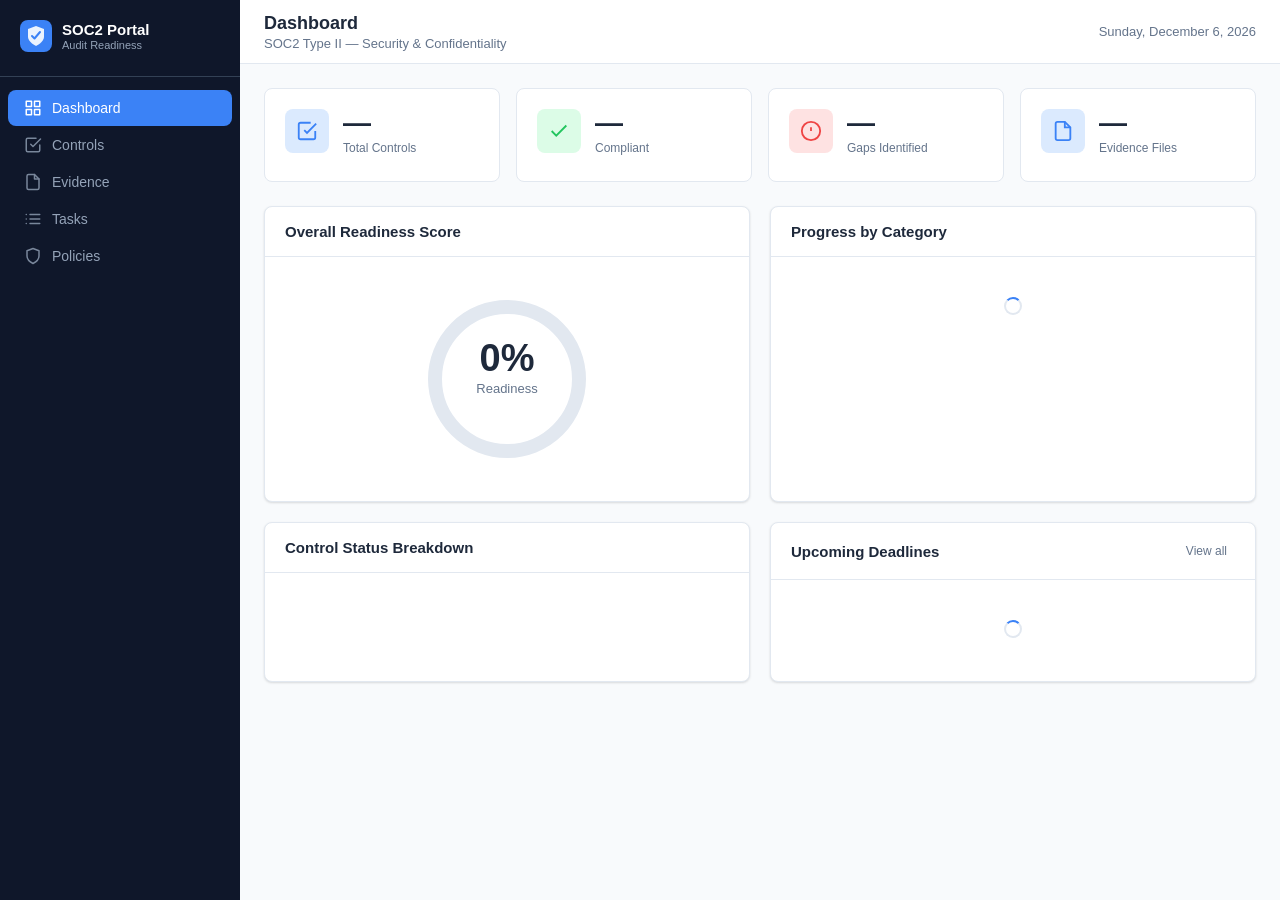
==== index.html @ e5826082 "Initial commit: SOC2 audit readiness portal PHP/nginx portal with 35 pre-loaded CC and Confidentiali" ====
<!DOCTYPE html>
<html lang="en">
<head>
<meta charset="UTF-8"><meta name="viewport" content="width=device-width, initial-scale=1">
<title>Dashboard — SOC2 Readiness Portal</title>
<link rel="stylesheet" href="/css/style.css">
</head>
<body>
<div class="layout">
  <!-- Sidebar -->
  <aside class="sidebar">
    <div class="sidebar-logo">
      <svg width="32" height="32" viewBox="0 0 32 32" fill="none">
        <rect width="32" height="32" rx="8" fill="#3b82f6"/>
        <path d="M16 6l8 3v8c0 5-8 9-8 9s-8-4-8-9V9l8-3z" fill="white" opacity=".9"/>
        <path d="M12 16l2.5 2.5L20 12" stroke="#3b82f6" stroke-width="2" stroke-linecap="round" stroke-linejoin="round"/>
      </svg>
      <div>
        <div class="sidebar-logo-text">SOC2 Portal</div>
        <div class="sidebar-logo-sub">Audit Readiness</div>
      </div>
    </div>
    <nav class="sidebar-nav" id="sidebar-nav"></nav>
  </aside>

  <!-- Main -->
  <div class="main">
    <header class="topbar">
      <div>
        <div class="topbar-title">Dashboard</div>
        <div class="topbar-sub">SOC2 Type II — Security &amp; Confidentiality</div>
      </div>
      <div class="topbar-actions">
        <span id="dash-date" style="font-size:13px;color:var(--text-secondary)"></span>
      </div>
    </header>

    <div class="content">
      <!-- Stat cards -->
      <div class="stats-grid" id="stats-grid">
        <div class="stat-card"><div class="stat-icon blue"><svg width="22" height="22" viewBox="0 0 24 24" fill="none" stroke="currentColor" stroke-width="2"><path d="M9 11l3 3L22 4"/><path d="M21 12v7a2 2 0 01-2 2H5a2 2 0 01-2-2V5a2 2 0 012-2h11"/></svg></div><div><div class="stat-value" id="stat-total">—</div><div class="stat-label">Total Controls</div><div class="stat-sub" id="stat-coverage"></div></div></div>
        <div class="stat-card"><div class="stat-icon green"><svg width="22" height="22" viewBox="0 0 24 24" fill="none" stroke="currentColor" stroke-width="2"><polyline points="20 6 9 17 4 12"/></svg></div><div><div class="stat-value" id="stat-compliant">—</div><div class="stat-label">Compliant</div><div class="stat-sub" id="stat-compliant-pct"></div></div></div>
        <div class="stat-card"><div class="stat-icon red"><svg width="22" height="22" viewBox="0 0 24 24" fill="none" stroke="currentColor" stroke-width="2"><circle cx="12" cy="12" r="10"/><line x1="12" y1="8" x2="12" y2="12"/><line x1="12" y1="16" x2="12.01" y2="16"/></svg></div><div><div class="stat-value" id="stat-gaps">—</div><div class="stat-label">Gaps Identified</div><div class="stat-sub" id="stat-open-tasks"></div></div></div>
        <div class="stat-card"><div class="stat-icon blue"><svg width="22" height="22" viewBox="0 0 24 24" fill="none" stroke="currentColor" stroke-width="2"><path d="M14 2H6a2 2 0 00-2 2v16a2 2 0 002 2h12a2 2 0 002-2V8z"/><polyline points="14 2 14 8 20 8"/></svg></div><div><div class="stat-value" id="stat-evidence">—</div><div class="stat-label">Evidence Files</div><div class="stat-sub" id="stat-policies"></div></div></div>
      </div>

      <div class="dashboard-grid">
        <!-- Readiness score -->
        <div class="card">
          <div class="card-header"><span class="card-title">Overall Readiness Score</span></div>
          <div class="card-body" style="display:flex;align-items:center;justify-content:center;padding:32px">
            <svg width="180" height="180" viewBox="0 0 180 180">
              <circle cx="90" cy="90" r="72" fill="none" stroke="#e2e8f0" stroke-width="14"/>
              <circle cx="90" cy="90" r="72" fill="none" stroke="#22c55e" stroke-width="14"
                stroke-dasharray="452" stroke-dashoffset="452"
                id="score-arc" stroke-linecap="round"
                transform="rotate(-90 90 90)" style="transition:stroke-dashoffset 1s ease"/>
              <text x="90" y="82" text-anchor="middle" font-size="38" font-weight="800" fill="#1e293b" id="score-pct">0%</text>
              <text x="90" y="104" text-anchor="middle" font-size="13" fill="#64748b">Readiness</text>
              <text x="90" y="120" text-anchor="middle" font-size="12" fill="#94a3b8" id="score-sub"></text>
            </svg>
          </div>
        </div>

        <!-- Progress by Category -->
        <div class="card">
          <div class="card-header"><span class="card-title">Progress by Category</span></div>
          <div class="card-body" id="category-bars">
            <div style="color:var(--text-secondary);text-align:center;padding:20px"><div class="spinner"></div></div>
          </div>
        </div>

        <!-- Status breakdown -->
        <div class="card">
          <div class="card-header"><span class="card-title">Control Status Breakdown</span></div>
          <div class="card-body" id="status-breakdown"></div>
        </div>

        <!-- Upcoming Tasks -->
        <div class="card">
          <div class="card-header">
            <span class="card-title">Upcoming Deadlines</span>
            <a href="/tasks.html" class="btn btn-ghost btn-sm">View all</a>
          </div>
          <div class="card-body" id="upcoming-tasks">
            <div style="color:var(--text-secondary);text-align:center;padding:20px"><div class="spinner"></div></div>
          </div>
        </div>
      </div>
    </div>
  </div>
</div>
<script src="/js/api.js"></script>
<script src="/js/dashboard.js"></script>
</body>
</html>
---- css/style.css ----
/* ===== Reset & Base ===== */
*, *::before, *::after { box-sizing: border-box; margin: 0; padding: 0; }
:root {
  --sidebar-w: 240px;
  --navy-900: #0f172a;
  --navy-800: #1e293b;
  --navy-700: #334155;
  --navy-600: #475569;
  --blue-500: #3b82f6;
  --blue-600: #2563eb;
  --blue-100: #dbeafe;
  --blue-50:  #eff6ff;
  --green-500: #22c55e;
  --green-100: #dcfce7;
  --red-500: #ef4444;
  --red-100: #fee2e2;
  --yellow-500: #f59e0b;
  --yellow-100: #fef3c7;
  --slate-100: #94a3b8;
  --slate-50: #f1f5f9;
  --slate-200: #e2e8f0;
  --slate-300: #cbd5e1;
  --text-primary: #1e293b;
  --text-secondary: #64748b;
  --white: #ffffff;
  --content-bg: #f8fafc;
  --header-h: 64px;
  --radius: 8px;
  --shadow-sm: 0 1px 3px rgba(0,0,0,.08), 0 1px 2px rgba(0,0,0,.06);
  --shadow: 0 4px 6px -1px rgba(0,0,0,.1), 0 2px 4px -1px rgba(0,0,0,.06);
  --shadow-lg: 0 10px 15px -3px rgba(0,0,0,.1), 0 4px 6px -2px rgba(0,0,0,.05);
}

html, body { height: 100%; font-family: -apple-system, BlinkMacSystemFont, 'Segoe UI', sans-serif; font-size: 14px; color: var(--text-primary); background: var(--content-bg); }

a { color: var(--blue-500); text-decoration: none; }
a:hover { text-decoration: underline; }
button { cursor: pointer; font-family: inherit; }
input, select, textarea { font-family: inherit; font-size: 14px; }

/* ===== Layout ===== */
.layout { display: flex; min-height: 100vh; }

/* Sidebar */
.sidebar {
  width: var(--sidebar-w);
  background: var(--navy-900);
  display: flex; flex-direction: column;
  position: fixed; left: 0; top: 0; bottom: 0; z-index: 100;
  overflow-y: auto;
}

.sidebar-logo {
  display: flex; align-items: center; gap: 10px;
  padding: 20px 20px 24px;
  border-bottom: 1px solid var(--navy-700);
}
.sidebar-logo svg { flex-shrink: 0; }
.sidebar-logo-text { color: var(--white); font-size: 15px; font-weight: 700; line-height: 1.2; }
.sidebar-logo-sub { color: var(--slate-100); font-size: 11px; font-weight: 400; }

.sidebar-nav { padding: 12px 0; flex: 1; }
.nav-section { padding: 16px 16px 6px; color: var(--slate-100); font-size: 11px; font-weight: 600; letter-spacing: .08em; text-transform: uppercase; }

.nav-item {
  display: flex; align-items: center; gap: 10px;
  padding: 9px 16px; margin: 1px 8px;
  border-radius: var(--radius);
  color: #94a3b8; font-size: 14px; font-weight: 500;
  transition: background .15s, color .15s;
  text-decoration: none;
}
.nav-item:hover { background: var(--navy-800); color: var(--white); text-decoration: none; }
.nav-item.active { background: var(--blue-500); color: var(--white); }
.nav-item svg { flex-shrink: 0; opacity: .8; }
.nav-item.active svg, .nav-item:hover svg { opacity: 1; }

.nav-badge {
  margin-left: auto; background: var(--red-500); color: white;
  font-size: 11px; font-weight: 700; padding: 1px 6px; border-radius: 10px;
  min-width: 18px; text-align: center;
}

/* Main Content */
.main { margin-left: var(--sidebar-w); flex: 1; display: flex; flex-direction: column; min-height: 100vh; }

.topbar {
  height: var(--header-h); background: var(--white);
  border-bottom: 1px solid var(--slate-200);
  display: flex; align-items: center; justify-content: space-between;
  padding: 0 24px; position: sticky; top: 0; z-index: 50;
}
.topbar-title { font-size: 18px; font-weight: 700; color: var(--text-primary); }
.topbar-sub { font-size: 13px; color: var(--text-secondary); margin-top: 2px; }
.topbar-actions { display: flex; gap: 10px; align-items: center; }

.content { padding: 24px; flex: 1; }

/* ===== Buttons ===== */
.btn {
  display: inline-flex; align-items: center; gap: 6px;
  padding: 8px 16px; border-radius: var(--radius);
  font-size: 14px; font-weight: 500; border: none;
  transition: background .15s, box-shadow .15s;
}
.btn-primary { background: var(--blue-500); color: white; }
.btn-primary:hover { background: var(--blue-600); }
.btn-secondary { background: var(--white); color: var(--text-primary); border: 1px solid var(--slate-300); }
.btn-secondary:hover { background: var(--slate-50); }
.btn-danger { background: var(--red-500); color: white; }
.btn-danger:hover { background: #dc2626; }
.btn-sm { padding: 5px 10px; font-size: 12px; }
.btn-ghost { background: transparent; color: var(--text-secondary); padding: 5px 8px; }
.btn-ghost:hover { background: var(--slate-50); color: var(--text-primary); }

/* ===== Cards ===== */
.card { background: var(--white); border-radius: var(--radius); border: 1px solid var(--slate-200); box-shadow: var(--shadow-sm); }
.card-header { padding: 16px 20px; border-bottom: 1px solid var(--slate-200); display: flex; align-items: center; justify-content: space-between; }
.card-title { font-size: 15px; font-weight: 600; color: var(--text-primary); }
.card-body { padding: 20px; }

/* ===== Stats Grid ===== */
.stats-grid { display: grid; grid-template-columns: repeat(auto-fit, minmax(200px, 1fr)); gap: 16px; margin-bottom: 24px; }
.stat-card {
  background: var(--white); border-radius: var(--radius);
  border: 1px solid var(--slate-200); padding: 20px;
  display: flex; align-items: flex-start; gap: 14px;
}
.stat-icon {
  width: 44px; height: 44px; border-radius: var(--radius);
  display: flex; align-items: center; justify-content: center; flex-shrink: 0;
}
.stat-icon.blue  { background: var(--blue-100); color: var(--blue-500); }
.stat-icon.green { background: var(--green-100); color: var(--green-500); }
.stat-icon.red   { background: var(--red-100); color: var(--red-500); }
.stat-icon.yellow{ background: var(--yellow-100); color: var(--yellow-500); }
.stat-value { font-size: 28px; font-weight: 700; line-height: 1; color: var(--text-primary); }
.stat-label { font-size: 12px; color: var(--text-secondary); margin-top: 4px; font-weight: 500; }
.stat-sub { font-size: 12px; color: var(--text-secondary); margin-top: 6px; }

/* ===== Readiness Score ===== */
.score-ring { text-anchor: middle; }
.score-number { font-size: 36px; font-weight: 800; fill: var(--text-primary); }
.score-label { font-size: 12px; fill: var(--text-secondary); }

/* ===== Dashboard Grid ===== */
.dashboard-grid { display: grid; grid-template-columns: 1fr 1fr; gap: 20px; }
.dashboard-grid .full { grid-column: 1 / -1; }
@media (max-width: 900px) { .dashboard-grid { grid-template-columns: 1fr; } }

/* ===== Category Bars ===== */
.cat-bar-row { display: flex; align-items: center; gap: 12px; margin-bottom: 12px; }
.cat-bar-label { width: 90px; font-size: 12px; font-weight: 600; color: var(--text-secondary); flex-shrink: 0; }
.cat-bar-track { flex: 1; height: 8px; background: var(--slate-200); border-radius: 4px; overflow: hidden; }
.cat-bar-fill { height: 100%; background: var(--green-500); border-radius: 4px; transition: width .5s ease; }
.cat-bar-pct { font-size: 12px; font-weight: 600; color: var(--text-secondary); width: 36px; text-align: right; }

/* ===== Status Badges ===== */
.badge {
  display: inline-flex; align-items: center; gap: 4px;
  padding: 3px 8px; border-radius: 100px;
  font-size: 12px; font-weight: 600;
}
.badge-compliant   { background: var(--green-100); color: #15803d; }
.badge-gap         { background: var(--red-100); color: #dc2626; }
.badge-in_progress { background: var(--yellow-100); color: #d97706; }
.badge-not_started { background: var(--slate-50); color: var(--navy-600); border: 1px solid var(--slate-200); }
.badge-open        { background: var(--blue-100); color: var(--blue-600); }
.badge-closed      { background: var(--green-100); color: #15803d; }
.badge-draft       { background: var(--slate-50); color: var(--navy-600); border: 1px solid var(--slate-200); }
.badge-under_review{ background: var(--yellow-100); color: #d97706; }
.badge-approved    { background: var(--green-100); color: #15803d; }
.badge-high        { background: var(--red-100); color: #dc2626; }
.badge-medium      { background: var(--yellow-100); color: #d97706; }
.badge-low         { background: var(--green-100); color: #15803d; }

/* ===== Tables ===== */
.table-wrap { overflow-x: auto; }
table { width: 100%; border-collapse: collapse; }
thead th {
  background: var(--slate-50); padding: 10px 14px;
  text-align: left; font-size: 12px; font-weight: 600;
  color: var(--text-secondary); letter-spacing: .04em; text-transform: uppercase;
  border-bottom: 1px solid var(--slate-200); white-space: nowrap;
}
tbody td { padding: 12px 14px; border-bottom: 1px solid var(--slate-200); font-size: 14px; vertical-align: middle; }
tbody tr:last-child td { border-bottom: none; }
tbody tr:hover { background: var(--slate-50); }
.td-mono { font-family: 'SF Mono', 'Fira Code', monospace; font-size: 12px; color: var(--blue-600); font-weight: 600; }
.td-name { font-weight: 500; }
.td-muted { color: var(--text-secondary); font-size: 13px; }
.td-actions { display: flex; gap: 4px; }

/* ===== Filters / Toolbar ===== */
.toolbar { display: flex; gap: 10px; margin-bottom: 16px; align-items: center; flex-wrap: wrap; }
.search-box {
  display: flex; align-items: center; gap: 8px;
  background: var(--white); border: 1px solid var(--slate-300);
  border-radius: var(--radius); padding: 7px 12px; min-width: 220px;
}
.search-box input { border: none; outline: none; background: transparent; width: 100%; font-size: 14px; }
.search-box svg { color: var(--slate-100); flex-shrink: 0; }
.filter-select {
  background: var(--white); border: 1px solid var(--slate-300);
  border-radius: var(--radius); padding: 7px 12px; font-size: 14px;
  color: var(--text-primary); outline: none;
}
.filter-select:focus { border-color: var(--blue-500); }

/* ===== Modals ===== */
.modal-overlay {
  position: fixed; inset: 0; background: rgba(0,0,0,.5);
  display: flex; align-items: center; justify-content: center;
  z-index: 1000; padding: 20px;
}
.modal-overlay.hidden { display: none; }
.modal {
  background: var(--white); border-radius: 12px;
  width: 100%; max-width: 560px; max-height: 90vh;
  overflow-y: auto; box-shadow: var(--shadow-lg);
}
.modal-header {
  padding: 20px 24px; border-bottom: 1px solid var(--slate-200);
  display: flex; align-items: center; justify-content: space-between;
}
.modal-title { font-size: 16px; font-weight: 700; }
.modal-close { background: none; border: none; font-size: 20px; color: var(--text-secondary); cursor: pointer; padding: 0 4px; }
.modal-close:hover { color: var(--text-primary); }
.modal-body { padding: 24px; }
.modal-footer { padding: 16px 24px; border-top: 1px solid var(--slate-200); display: flex; gap: 10px; justify-content: flex-end; }

/* ===== Forms ===== */
.form-group { margin-bottom: 16px; }
.form-label { display: block; font-size: 13px; font-weight: 600; color: var(--text-primary); margin-bottom: 6px; }
.form-label span { color: var(--red-500); }
.form-control {
  display: block; width: 100%;
  padding: 8px 12px; border-radius: var(--radius);
  border: 1px solid var(--slate-300); font-size: 14px;
  color: var(--text-primary); outline: none;
  transition: border-color .15s;
}
.form-control:focus { border-color: var(--blue-500); box-shadow: 0 0 0 3px rgba(59,130,246,.1); }
textarea.form-control { min-height: 100px; resize: vertical; }
.form-row { display: grid; grid-template-columns: 1fr 1fr; gap: 14px; }
.form-hint { font-size: 12px; color: var(--text-secondary); margin-top: 4px; }

/* ===== Evidence Upload ===== */
.upload-zone {
  border: 2px dashed var(--slate-300); border-radius: var(--radius);
  padding: 40px 20px; text-align: center; cursor: pointer;
  transition: border-color .2s, background .2s;
  background: var(--slate-50);
}
.upload-zone:hover, .upload-zone.dragover { border-color: var(--blue-500); background: var(--blue-50); }
.upload-zone svg { color: var(--slate-100); margin-bottom: 12px; }
.upload-zone p { color: var(--text-secondary); font-size: 14px; }
.upload-zone strong { color: var(--blue-500); }
#upload-input { display: none; }

/* ===== Progress Bar ===== */
.progress-bar { height: 6px; background: var(--slate-200); border-radius: 3px; overflow: hidden; }
.progress-fill { height: 100%; border-radius: 3px; transition: width .3s ease; }
.progress-fill.green { background: var(--green-500); }
.progress-fill.blue  { background: var(--blue-500); }
.progress-fill.yellow{ background: var(--yellow-500); }
.progress-fill.red   { background: var(--red-500); }

/* ===== Empty States ===== */
.empty-state { text-align: center; padding: 60px 20px; color: var(--text-secondary); }
.empty-state svg { margin-bottom: 12px; opacity: .4; }
.empty-state h3 { font-size: 16px; color: var(--text-primary); margin-bottom: 6px; }
.empty-state p { font-size: 14px; }

/* ===== Upcoming list ===== */
.task-list { list-style: none; }
.task-list li {
  display: flex; align-items: flex-start; gap: 10px;
  padding: 10px 0; border-bottom: 1px solid var(--slate-200);
}
.task-list li:last-child { border-bottom: none; }
.task-dot { width: 8px; height: 8px; border-radius: 50%; background: var(--blue-500); margin-top: 5px; flex-shrink: 0; }
.task-dot.overdue { background: var(--red-500); }
.task-list .task-title { font-size: 13px; font-weight: 500; }
.task-list .task-meta { font-size: 12px; color: var(--text-secondary); }

/* ===== Policy card grid ===== */
.policy-grid { display: grid; grid-template-columns: repeat(auto-fill, minmax(300px, 1fr)); gap: 16px; }
.policy-card {
  background: var(--white); border-radius: var(--radius);
  border: 1px solid var(--slate-200); padding: 18px;
  display: flex; flex-direction: column; gap: 10px;
}
.policy-card-header { display: flex; align-items: flex-start; justify-content: space-between; gap: 8px; }
.policy-card-name { font-size: 14px; font-weight: 600; color: var(--text-primary); }
.policy-card-desc { font-size: 13px; color: var(--text-secondary); line-height: 1.5; }
.policy-card-footer { display: flex; align-items: center; justify-content: space-between; margin-top: 4px; }
.policy-card-meta { font-size: 12px; color: var(--text-secondary); }
.policy-actions { display: flex; gap: 6px; }

/* ===== Alerts ===== */
.alert { padding: 12px 16px; border-radius: var(--radius); font-size: 13px; margin-bottom: 16px; border-left: 4px solid; }
.alert-info  { background: var(--blue-50); border-color: var(--blue-500); color: var(--blue-600); }
.alert-warn  { background: var(--yellow-100); border-color: var(--yellow-500); color: #92400e; }

/* ===== Loading ===== */
.spinner { display: inline-block; width: 18px; height: 18px; border: 2px solid var(--slate-200); border-top-color: var(--blue-500); border-radius: 50%; animation: spin .6s linear infinite; }
@keyframes spin { to { transform: rotate(360deg); } }

/* ===== Toasts ===== */
#toast-container { position: fixed; bottom: 24px; right: 24px; z-index: 2000; display: flex; flex-direction: column; gap: 8px; }
.toast {
  background: var(--navy-800); color: white; padding: 12px 18px;
  border-radius: var(--radius); font-size: 13px; font-weight: 500;
  box-shadow: var(--shadow-lg); opacity: 1;
  transition: opacity .3s, transform .3s;
  max-width: 320px;
}
.toast.success { border-left: 3px solid var(--green-500); }
.toast.error   { border-left: 3px solid var(--red-500); }
.toast.hiding  { opacity: 0; transform: translateX(20px); }

/* ===== Responsive tweaks ===== */
@media (max-width: 768px) {
  .sidebar { transform: translateX(-100%); }
  .main { margin-left: 0; }
  .form-row { grid-template-columns: 1fr; }
}
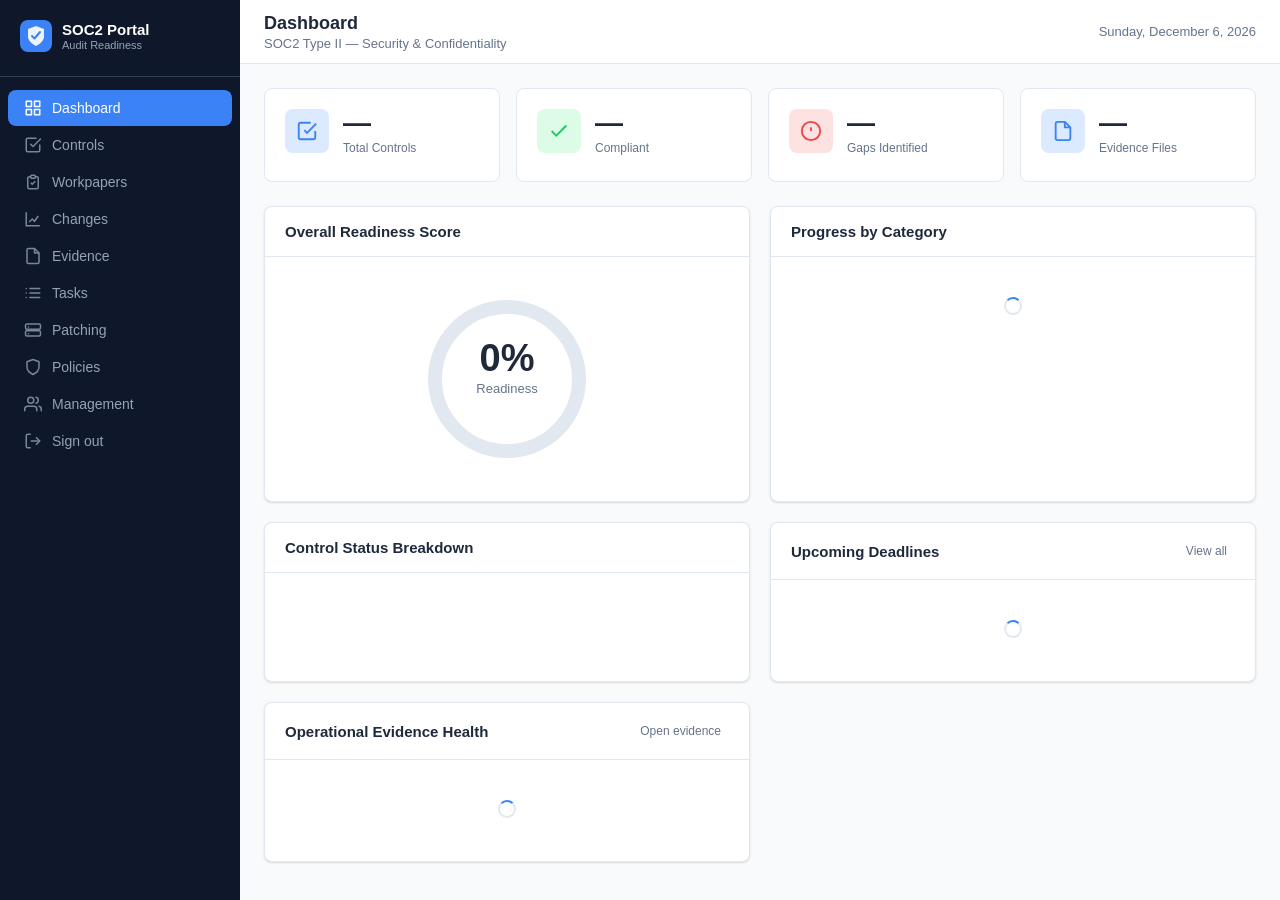
==== commit dcf32f4d: "Build evidence-driven SOC 2 audit portal" ====
--- a/index.html
+++ b/index.html
@@ -86,6 +86,16 @@
             <div style="color:var(--text-secondary);text-align:center;padding:20px"><div class="spinner"></div></div>
           </div>
         </div>
+
+        <div class="card">
+          <div class="card-header">
+            <span class="card-title">Operational Evidence Health</span>
+            <a href="/evidence.html" class="btn btn-ghost btn-sm">Open evidence</a>
+          </div>
+          <div class="card-body" id="evidence-health">
+            <div style="color:var(--text-secondary);text-align:center;padding:20px"><div class="spinner"></div></div>
+          </div>
+        </div>
       </div>
     </div>
   </div>
--- a/css/style.css
+++ b/css/style.css
@@ -173,6 +173,30 @@
 .badge-high        { background: var(--red-100); color: #dc2626; }
 .badge-medium      { background: var(--yellow-100); color: #d97706; }
 .badge-low         { background: var(--green-100); color: #15803d; }
+.badge-business    { background: #ede9fe; color: #6d28d9; }
+.badge-it          { background: var(--blue-100); color: var(--blue-600); }
+.badge-hr          { background: #ffe4e6; color: #be123c; }
+
+/* ===== Tabs ===== */
+.tabs {
+  display: flex; gap: 4px; flex-wrap: wrap;
+  border-bottom: 1px solid var(--slate-200); margin-bottom: 16px;
+}
+.tab {
+  display: inline-flex; align-items: center; gap: 8px;
+  background: none; border: none; border-bottom: 2px solid transparent;
+  padding: 10px 16px; margin-bottom: -1px;
+  font-size: 14px; font-weight: 600; color: var(--text-secondary);
+}
+.tab:hover { color: var(--text-primary); background: var(--slate-50); }
+.tab.active { color: var(--blue-600); border-bottom-color: var(--blue-500); }
+.tab-count {
+  background: var(--slate-50); border: 1px solid var(--slate-200);
+  border-radius: 100px; padding: 1px 7px; font-size: 12px; font-weight: 600;
+  color: var(--text-secondary);
+}
+.tab.active .tab-count { background: var(--blue-100); border-color: var(--blue-100); color: var(--blue-600); }
+.tab-count.overdue { background: var(--red-100); border-color: var(--red-100); color: #dc2626; }
 
 /* ===== Tables ===== */
 .table-wrap { overflow-x: auto; }
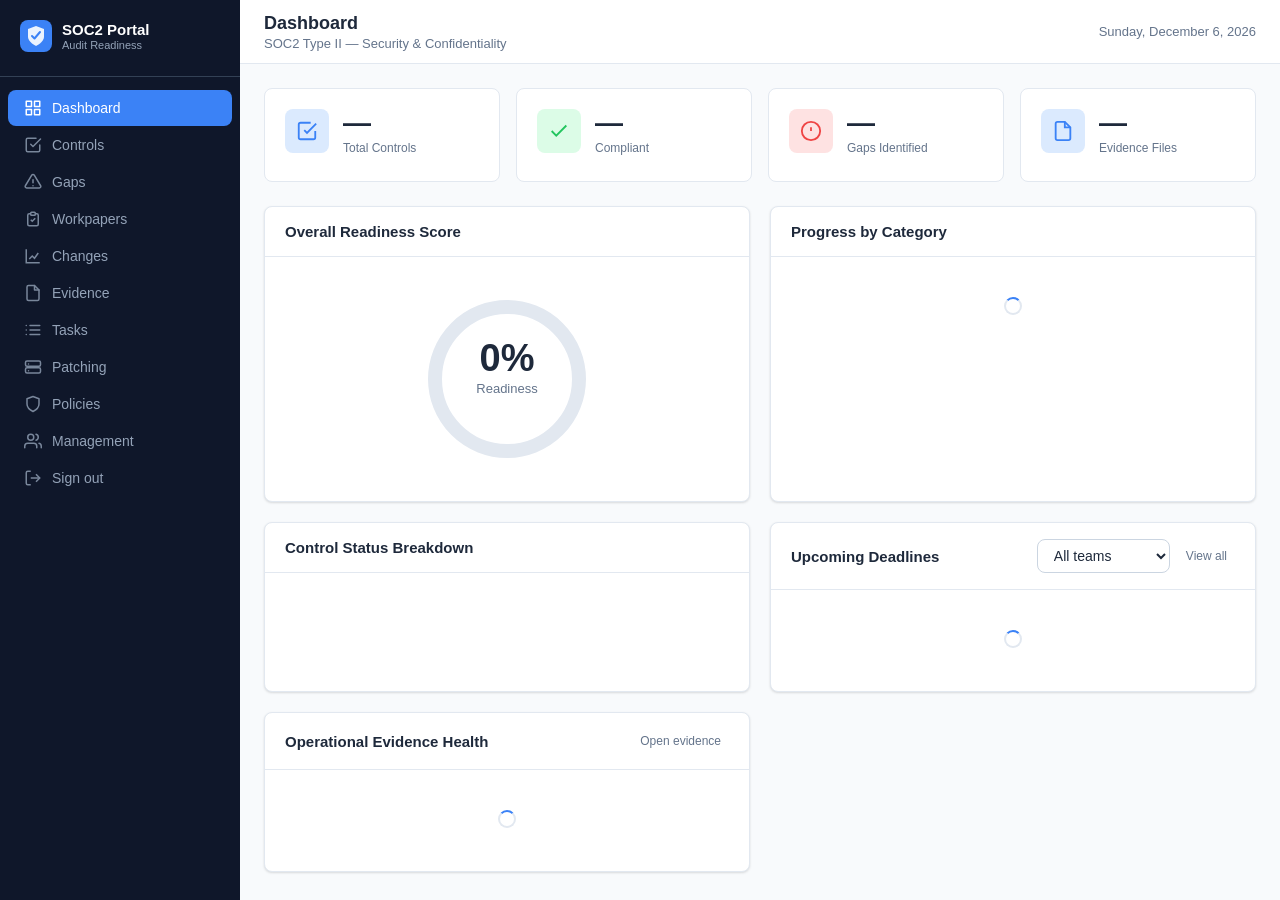
==== commit cbf3cc9f: "Scope the dashboard task panels to one team, and show overdue work The dashboard mixed IT, Business " ====
--- a/index.html
+++ b/index.html
@@ -80,7 +80,18 @@
         <div class="card">
           <div class="card-header">
             <span class="card-title">Upcoming Deadlines</span>
-            <a href="/tasks.html" class="btn btn-ghost btn-sm">View all</a>
+            <div style="display:flex;gap:8px;align-items:center">
+              <!-- Scope is remembered, because the person who only owns IT should not have
+                   to re-filter every visit to see their own queue. -->
+              <select class="filter-select" id="task-scope" onchange="setTaskScope(this.value)"
+                      title="Show only one team's outstanding work">
+                <option value="all">All teams</option>
+                <option value="it">IT only</option>
+                <option value="business">Business only</option>
+                <option value="hr">HR only</option>
+              </select>
+              <a href="/tasks.html" id="upcoming-view-all" class="btn btn-ghost btn-sm">View all</a>
+            </div>
           </div>
           <div class="card-body" id="upcoming-tasks">
             <div style="color:var(--text-secondary);text-align:center;padding:20px"><div class="spinner"></div></div>
